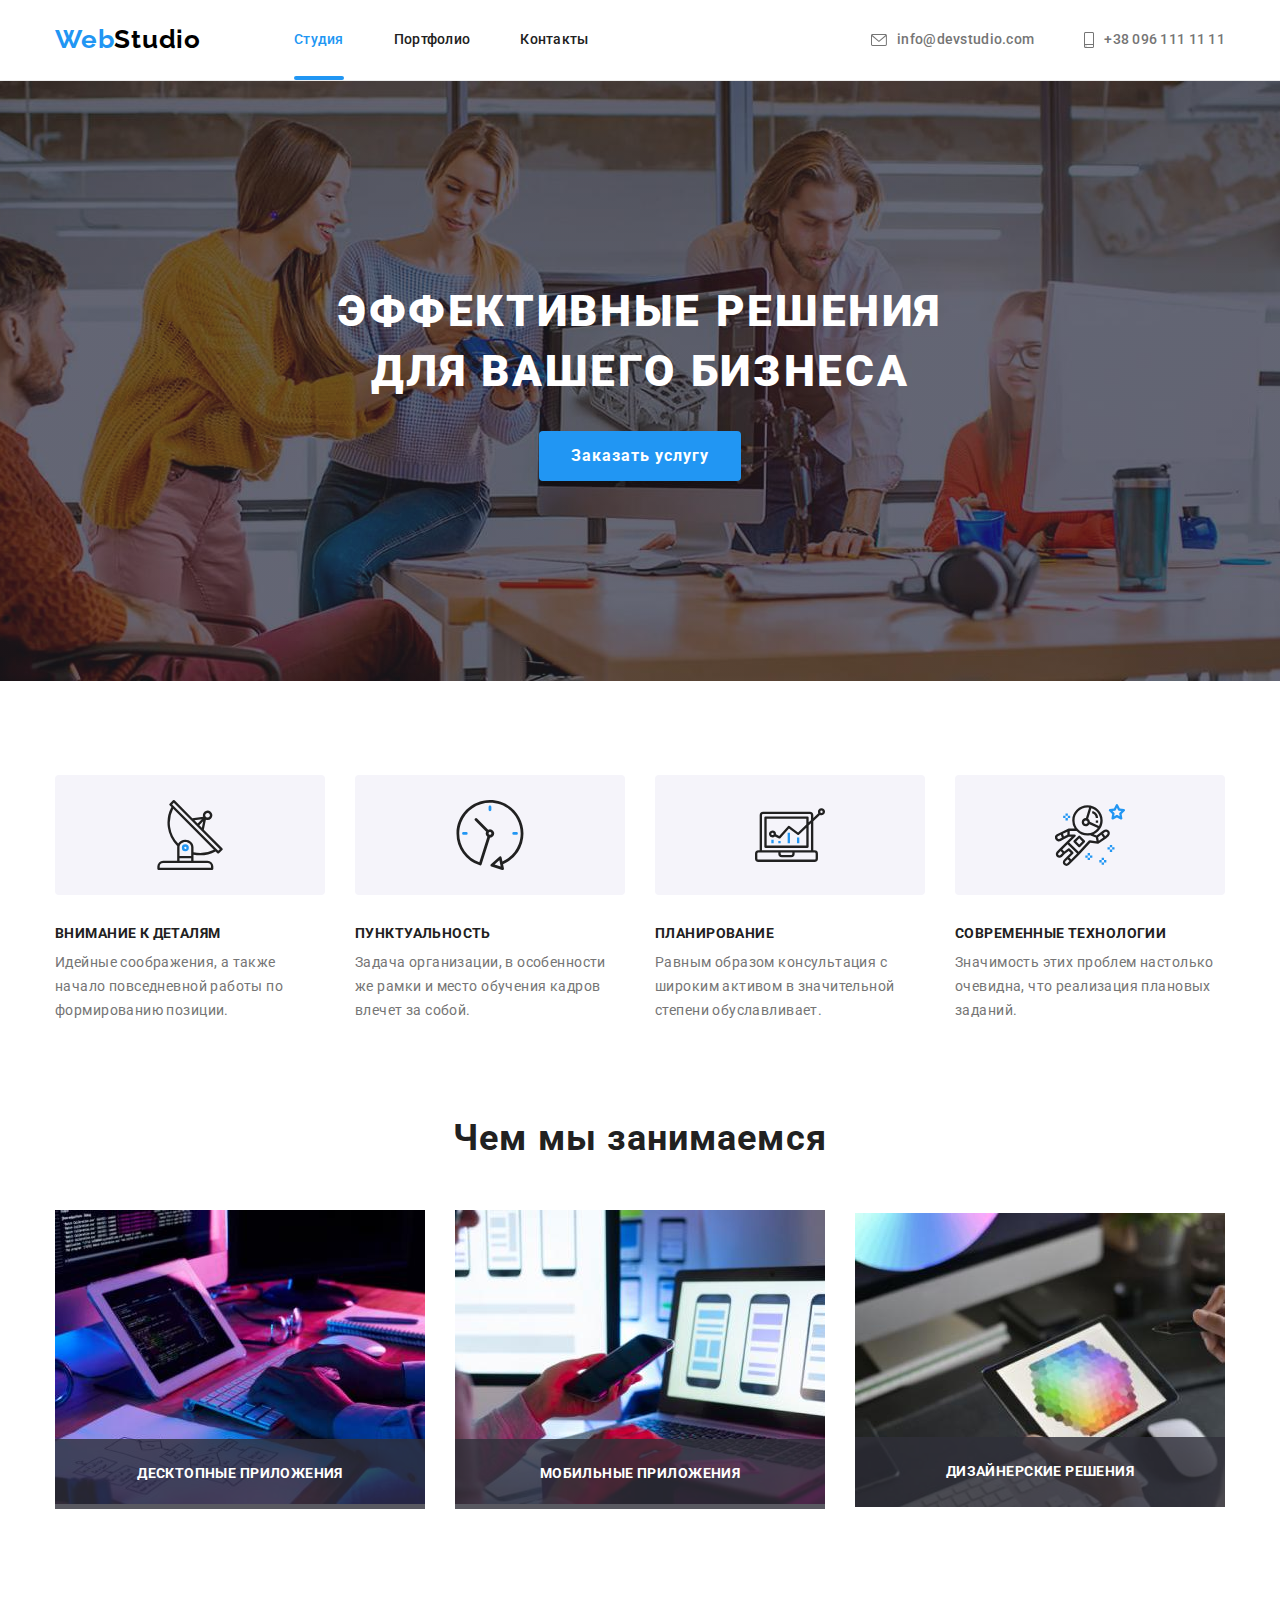
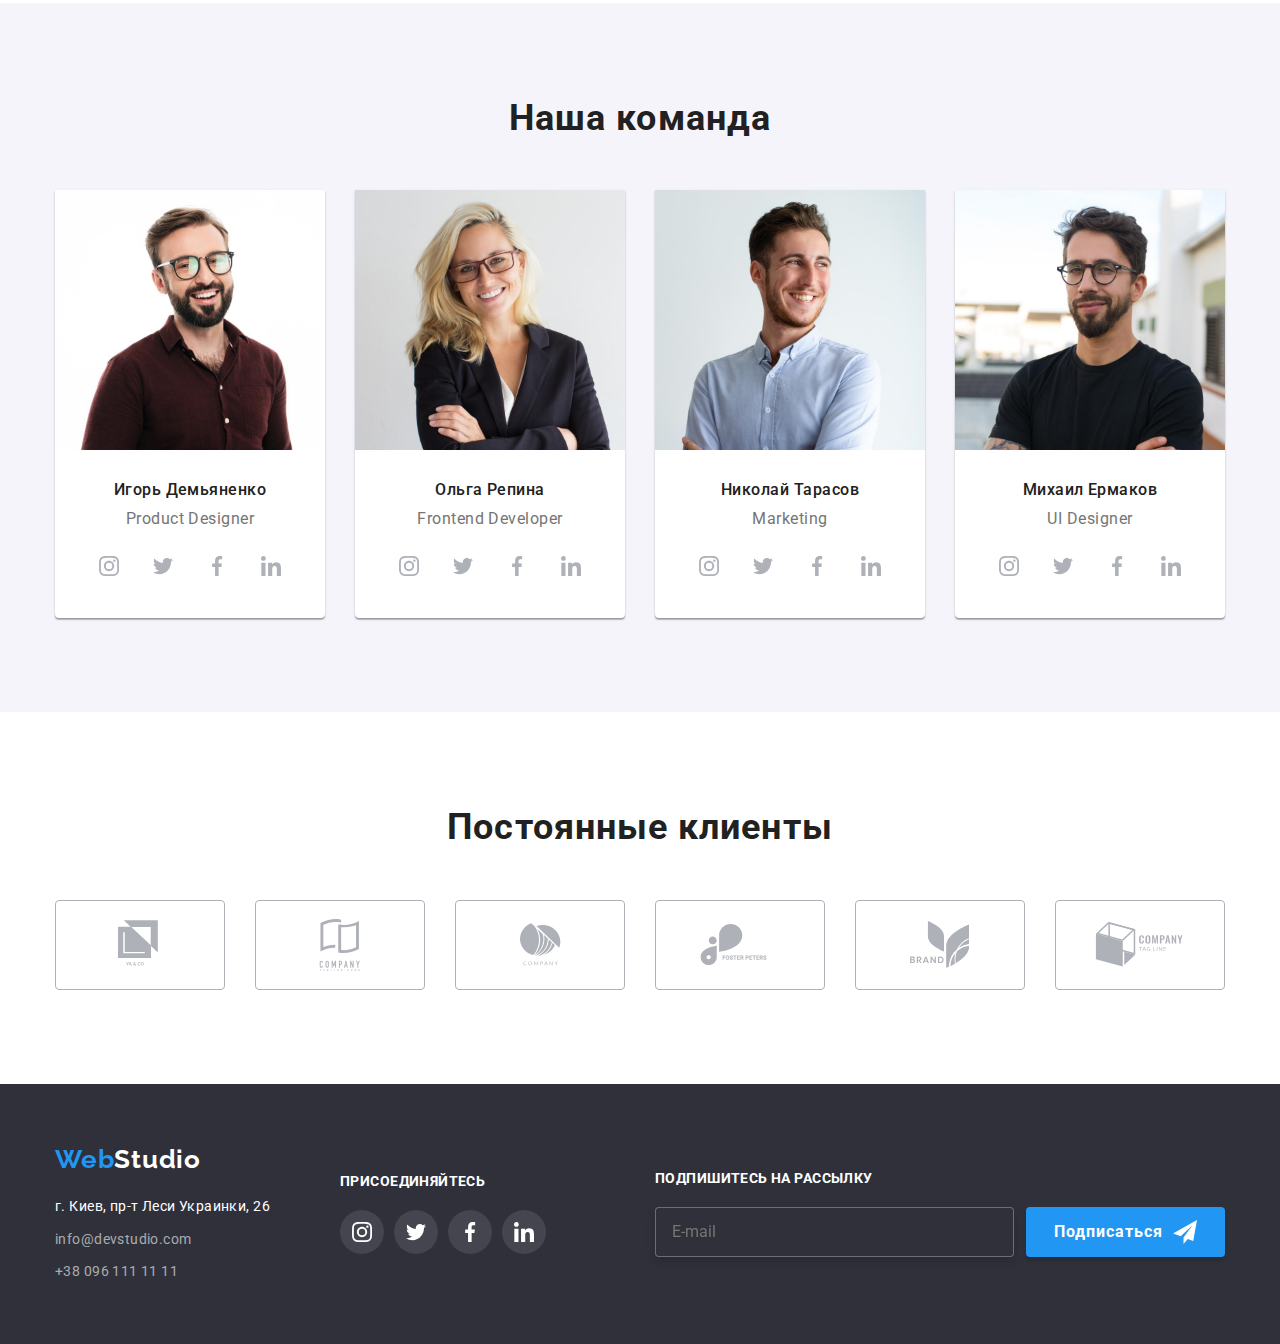
==== index.html @ 4675b035 "create new repo" ====
<!DOCTYPE html>
<html lang="ru">
  <head>
    <meta charset="UTF-8" />
    <meta http-equiv="X-UA-Compatible" content="IE=edge" />
    <meta name="viewport" content="width=device-width, initial-scale=1.0" />
    <title>Студия</title>
    <link rel="preconnect" href="https://fonts.gstatic.com" />
    <link
      href="https://fonts.googleapis.com/css2?family=Raleway:wght@700&family=Roboto:wght@400;500;700;900&display=swap"
      rel="stylesheet"
    />
    <link
      rel="stylesheet"
      href="https://cdnjs.cloudflare.com/ajax/libs/modern-normalize/1.0.0/modern-normalize.min.css"
    />
    <link rel="stylesheet" href="./css/styles.css" />
  </head>

  <body>
    <!-- Головна сторінка -->
    <!-- Шапка -->
    <header class="header">
      <!-- Логотип-посилання -->
      <div class="container header-container">
        <a class="logo" href="./index.html"
          ><span class="logo__span">Web</span>Studio</a
        >
        <!-- Навігаційна панель посиланнь -->
        <nav class="navigation">
          <ul class="navigation__list">
            <li class="navigation__item">
              <a
                class="navigation__link navigation__link__current"
                href="./index.html"
                >Студия</a
              >
            </li>
            <li class="navigation__item">
              <a class="navigation__link" href="./portfolio.html">Портфолио</a>
            </li>
            <li class="navigation__item">
              <a class="navigation__link" href="">Контакты</a>
            </li>
          </ul>
        </nav>
        <!-- список посиланнь на контакти -->
        <ul class="header-contacts__list">
          <li class="header-contacts__item">
            <a class="header-contacts__link" href="mailto:info@devstudio.com">
              <svg class="header-contacts__icon" width="16" height="12">
                <use href="./images/icons/icons.svg#icon-envelope"></use>
              </svg>
              info@devstudio.com
            </a>
          </li>
          <li class="header-contacts__item">
            <a class="header-contacts__link" href="tel:+380961111111">
              <svg class="header-contacts__icon" width="10" height="16">
                <use href="./images/icons/icons.svg#icon-smartphone"></use>
              </svg>
              +38 096 111 11 11
            </a>
          </li>
        </ul>
      </div>
    </header>
    <!-- Головне наповнення сторінки -->
    <main>
      <!-- Секція-герой -->
      <section class="section section-hero">
        <div class="container hero-container">
          <h1 class="section-hero__title">
            Эффективные решения для вашего бизнеса
          </h1>
          <button class="main-button" type="button" data-modal-open>
            Заказать услугу
          </button>
        </div>
      </section>
      <!-- Секція-переваги -->
      <section class="section advantages">
        <div class="container">
          <h2 class="visually-hidden">Преимущества</h2>
          <!-- Список переваг -->
          <ul class="advantages-set">
            <li class="advantages__item">
              <div class="advantages__thumb">
                <svg class="advantages__icon" width="70" height="70">
                  <use href="./images/icons/icons.svg#icon-antenna"></use>
                </svg>
              </div>
              <h3 class="advantages__label">Внимание к деталям</h3>
              <p class="advantages__text">
                Идейные соображения, а также начало повседневной работы по
                формированию позиции.
              </p>
            </li>
            <li class="advantages__item">
              <div class="advantages__thumb">
                <svg class="advantages__icon" width="70" height="70">
                  <use href="./images/icons/icons.svg#icon-clock"></use>
                </svg>
              </div>
              <h3 class="advantages__label">Пунктуальность</h3>
              <p class="advantages__text">
                Задача организации, в особенности же рамки и место обучения
                кадров влечет за собой.
              </p>
            </li>
            <li class="advantages__item">
              <div class="advantages__thumb">
                <svg class="advantages__icon" width="70" height="70">
                  <use href="./images/icons/icons.svg#icon-diagram"></use>
                </svg>
              </div>
              <h3 class="advantages__label">Планирование</h3>
              <p class="advantages__text">
                Равным образом консультация с широким активом в значительной
                степени обуславливает.
              </p>
            </li>
            <li class="advantages__item">
              <div class="advantages__thumb">
                <svg class="advantages__icon" width="70" height="70">
                  <use href="./images/icons/icons.svg#icon-astronaut"></use>
                </svg>
              </div>
              <h3 class="advantages__label">Современные технологии</h3>
              <p class="advantages__text">
                Значимость этих проблем настолько очевидна, что реализация
                плановых заданий.
              </p>
            </li>
          </ul>
        </div>
      </section>
      <!-- Секція-Що ми робимо -->
      <section class="section about-us">
        <div class="container">
          <h2 class="section__title">Чем мы занимаемся</h2>
          <ul class="about-us-set">
            <li class="about-us__item">
              <div class="about-us__thumb">
                <img
                  class="about-us__image"
                  src="./images/index/what-we-do/what-we-do-1.jpg"
                  alt="Процесс написания кода"
                  width="370"
                  height="294"
                />
                <p class="about-us__text">Десктопные приложения</p>
              </div>
            </li>
            <li class="about-us__item">
              <div class="about-us__thumb">
                <img
                  class="about-us__image"
                  src="./images/index/what-we-do/what-we-do-2.jpg"
                  alt="Процесс работы с дизайном мобильного приложения"
                  width="370"
                  height="294"
                />
                <p class="about-us__text">Мобильные приложения</p>
              </div>
            </li>
            <li class="about-us__item">
              <div class="about-us__thumb">
                <img
                  class="about-us__iamge"
                  src="./images/index/what-we-do/what-we-do-3.jpg"
                  alt="Процесс работы с палитрой цветов на планшете"
                  width="370"
                  height="294"
                />
                <p class="about-us__text">Дизайнерские решения</p>
              </div>
            </li>
          </ul>
        </div>
      </section>
      <!-- Секція-Наша команда -->
      <section class="section our-team">
        <div class="container">
          <h2 class="section__title">Наша команда</h2>
          <!-- Список карток членів команди -->
          <ul class="our-team-cards-set">
            <li class="our-team__card">
              <img
                class="our-team__image"
                src="./images/index/team/ihor.jpg"
                alt="Игорь Демьяненко"
                width="270"
                height="260"
              />
              <div class="our-team__label">
                <h3 class="our-team__name">Игорь Демьяненко</h3>
                <p class="our-team__job" lang="en">Product Designer</p>
                <ul class="socials">
                  <li class="socials__item">
                    <a href="" class="socials__link">
                      <svg class="socials__icon" width="20" height="20">
                        <use
                          href="./images/icons/icons.svg#icon-instagram"
                        ></use>
                      </svg>
                    </a>
                  </li>
                  <li class="socials__item">
                    <a href="" class="socials__link">
                      <svg class="socials__icon" width="20" height="20">
                        <use href="./images/icons/icons.svg#icon-twitter"></use>
                      </svg>
                    </a>
                  </li>
                  <li class="socials__item">
                    <a href="" class="socials__link">
                      <svg class="socials__icon" width="20" height="20">
                        <use
                          href="./images/icons/icons.svg#icon-facebook"
                        ></use>
                      </svg>
                    </a>
                  </li>
                  <li class="socials__item">
                    <a href="" class="socials__link">
                      <svg class="socials__icon" width="20" height="20">
                        <use
                          href="./images/icons/icons.svg#icon-linkedin"
                        ></use>
                      </svg>
                    </a>
                  </li>
                </ul>
              </div>
            </li>
            <li class="our-team__card">
              <img
                class="our-team__image"
                src="./images/index/team/olha.jpg"
                alt="Ольга Репина"
                width="270"
                height="260"
              />
              <div class="our-team__label">
                <h3 class="our-team__name">Ольга Репина</h3>
                <p class="our-team__job" lang="en">Frontend Developer</p>
                <ul class="socials">
                  <li class="socials__item">
                    <a href="" class="socials__link">
                      <svg class="socials__icon" width="20" height="20">
                        <use
                          href="./images/icons/icons.svg#icon-instagram"
                        ></use>
                      </svg>
                    </a>
                  </li>
                  <li class="socials__item">
                    <a href="" class="socials__link">
                      <svg class="socials__icon" width="20" height="20">
                        <use href="./images/icons/icons.svg#icon-twitter"></use>
                      </svg>
                    </a>
                  </li>
                  <li class="socials__item">
                    <a href="" class="socials__link">
                      <svg class="socials__icon" width="20" height="20">
                        <use
                          href="./images/icons/icons.svg#icon-facebook"
                        ></use>
                      </svg>
                    </a>
                  </li>
                  <li class="socials__item">
                    <a href="" class="socials__link">
                      <svg class="socials__icon" width="20" height="20">
                        <use
                          href="./images/icons/icons.svg#icon-linkedin"
                        ></use>
                      </svg>
                    </a>
                  </li>
                </ul>
              </div>
            </li>
            <li class="our-team__card">
              <img
                class="our-team__image"
                src="./images/index/team/mykola.jpg"
                alt="Николай Тарасов"
                width="270"
                height="260"
              />
              <div class="our-team__label">
                <h3 class="our-team__name">Николай Тарасов</h3>
                <p class="our-team__job" lang="en">Marketing</p>
                <ul class="socials">
                  <li class="socials__item">
                    <a href="" class="socials__link">
                      <svg class="socials__icon" width="20" height="20">
                        <use
                          href="./images/icons/icons.svg#icon-instagram"
                        ></use>
                      </svg>
                    </a>
                  </li>
                  <li class="socials__item">
                    <a href="" class="socials__link">
                      <svg class="socials__icon" width="20" height="20">
                        <use href="./images/icons/icons.svg#icon-twitter"></use>
                      </svg>
                    </a>
                  </li>
                  <li class="socials__item">
                    <a href="" class="socials__link">
                      <svg class="socials__icon" width="20" height="20">
                        <use
                          href="./images/icons/icons.svg#icon-facebook"
                        ></use>
                      </svg>
                    </a>
                  </li>
                  <li class="socials__item">
                    <a href="" class="socials__link">
                      <svg class="socials__icon" width="20" height="20">
                        <use
                          href="./images/icons/icons.svg#icon-linkedin"
                        ></use>
                      </svg>
                    </a>
                  </li>
                </ul>
              </div>
            </li>
            <li class="our-team__card">
              <img
                class="our-team__image"
                src="./images/index/team/mykhailo.jpg"
                alt="Михаил Ермаков"
                width="270"
                height="260"
              />
              <div class="our-team__label">
                <h3 class="our-team__name">Михаил Ермаков</h3>
                <p class="our-team__job" lang="en">UI Designer</p>
                <ul class="socials">
                  <li class="socials__item">
                    <a href="" class="socials__link">
                      <svg class="socials__icon" width="20" height="20">
                        <use
                          href="./images/icons/icons.svg#icon-instagram"
                        ></use>
                      </svg>
                    </a>
                  </li>
                  <li class="socials__item">
                    <a href="" class="socials__link">
                      <svg class="socials__icon" width="20" height="20">
                        <use href="./images/icons/icons.svg#icon-twitter"></use>
                      </svg>
                    </a>
                  </li>
                  <li class="socials__item">
                    <a href="" class="socials__link">
                      <svg class="socials__icon" width="20" height="20">
                        <use
                          href="./images/icons/icons.svg#icon-facebook"
                        ></use>
                      </svg>
                    </a>
                  </li>
                  <li class="socials__item">
                    <a href="" class="socials__link">
                      <svg class="socials__icon" width="20" height="20">
                        <use
                          href="./images/icons/icons.svg#icon-linkedin"
                        ></use>
                      </svg>
                    </a>
                  </li>
                </ul>
              </div>
            </li>
          </ul>
        </div>
      </section>
      <!-- Секція-Постійні клієнти -->
      <section class="section clients">
        <div class="container">
          <h2 class="section__title">Постоянные клиенты</h2>
          <ul class="clients-set">
            <li class="clients__item">
              <a href="" class="clients__link">
                <svg class="clients__logo" width="44" height="49">
                  <use href="./images/icons/icons.svg#icon-logo-1"></use>
                </svg>
              </a>
            </li>
            <li class="clients__item">
              <a href="" class="clients__link">
                <svg class="clients__logo" width="50" height="52">
                  <use href="./images/icons/icons.svg#icon-logo-2"></use>
                </svg>
              </a>
            </li>
            <li class="clients__item">
              <a href="" class="clients__link">
                <svg class="clients__logo" width="41" height="43">
                  <use href="./images/icons/icons.svg#icon-logo-3"></use>
                </svg>
              </a>
            </li>
            <li class="clients__item">
              <a href="" class="clients__link">
                <svg class="clients__logo" width="80" height="42">
                  <use href="./images/icons/icons.svg#icon-logo-4"></use>
                </svg>
              </a>
            </li>
            <li class="clients__item">
              <a href="" class="clients__link">
                <svg class="clients__logo" width="59" height="47">
                  <use href="./images/icons/icons.svg#icon-logo-5"></use>
                </svg>
              </a>
            </li>
            <li class="clients__item">
              <a href="" class="clients__link">
                <svg class="clients__logo" width="89" height="45">
                  <use href="./images/icons/icons.svg#icon-logo-6"></use>
                </svg>
              </a>
            </li>
          </ul>
        </div>
      </section>
    </main>
    <!-- Підвал -->
    <footer class="footer">
      <div class="container footer-container">
        <div class="footer-address-container">
          <!-- Логотип-посилання -->
          <a class="logo footer-logo" href="./index.html">
            <span class="logo__span">Web</span>Studio
          </a>
          <!-- Контакти -->
          <address class="address">
            <!-- Поки список посиланнь на контакти -->
            <ul class="address__list">
              <li class="address__item">
                <p class="address__text">г. Киев, пр-т Леси Украинки, 26</p>
              </li>
              <li class="address__item">
                <a class="address__link" href="mailto:info@devstudio.com">
                  info@devstudio.com
                </a>
              </li>
              <li class="address__item">
                <a class="address__link" href="tel:+380961111111">
                  +38 096 111 11 11
                </a>
              </li>
            </ul>
          </address>
        </div>
        <div class="footer-socials-container">
          <b class="container__title">присоединяйтесь</b>
          <ul class="socials">
            <li class="socials__item">
              <a href="" class="socials__link footer-socials__link">
                <svg class="socials__icon" width="20" height="20">
                  <use href="./images/icons/icons.svg#icon-instagram"></use>
                </svg>
              </a>
            </li>
            <li class="socials__item">
              <a href="" class="socials__link footer-socials__link">
                <svg class="socials__icon" width="20" height="20">
                  <use href="./images/icons/icons.svg#icon-twitter"></use>
                </svg>
              </a>
            </li>
            <li class="socials__item">
              <a href="" class="socials__link footer-socials__link">
                <svg class="socials__icon" width="20" height="20">
                  <use href="./images/icons/icons.svg#icon-facebook"></use>
                </svg>
              </a>
            </li>
            <li class="socials__item">
              <a href="" class="socials__link footer-socials__link">
                <svg class="socials__icon" width="20" height="20">
                  <use href="./images/icons/icons.svg#icon-linkedin"></use>
                </svg>
              </a>
            </li>
          </ul>
        </div>
        <div class="footer-form-container">
          <b class="container__title">Подпишитесь на рассылку</b>
          <form class="footer-form">
            <input
              type="email"
              class="footer-form__input"
              name="email"
              placeholder="E-mail"
            />
            <button type="submit" class="main-button footer-submit-button">
              Подписаться
              <svg class="footer-submit-button__icon" width="24" height="24">
                <use href="./images/icons/icons.svg#icon-send"></use>
              </svg>
            </button>
          </form>
        </div>
      </div>
    </footer>
    <!-- Бекдроп -->
    <div class="backdrop is-hidden" data-modal>
      <div class="modal">
        <form class="modal-form" autocomplete="off">
          <b class="modal-form__title"
            >Оставьте свои данные, мы вам перезвоним</b
          >
          <label class="modal-form__field">
            <span class="modal-form__label">Имя</span>
            <input type="text" class="modal-form__input" name="name" />
            <svg class="modal-form__icon" width="18" height="18">
              <use href="./images/icons/icons.svg#icon-person"></use>
            </svg>
          </label>
          <label class="modal-form__field">
            <span class="modal-form__label">Телефон</span>
            <input type="tel" class="modal-form__input" name="tel" />
            <svg class="modal-form__icon" width="18" height="18">
              <use href="./images/icons/icons.svg#icon-phone"></use>
            </svg>
          </label>
          <label class="modal-form__field">
            <span class="modal-form__label">Почта</span>
            <input type="email" class="modal-form__input" name="email" />
            <svg class="modal-form__icon" width="18" height="18">
              <use href="./images/icons/icons.svg#icon-email"></use>
            </svg>
          </label>
          <label class="modal-form__field modal-form__comment">
            <span class="modal-form__label">Коментарий</span>
            <textarea
              class="modal-form__input modal-form__text-area"
              name="comment"
              placeholder="Введите текст"
            ></textarea>
          </label>
          <label class="modal-form__field agreement">
            <input
              type="checkbox"
              class="agreement__checkbox"
              name="agreement"
              value="agreement"
            />
            <svg class="agreement__icon" width="16" height="15">
              <use href="./images/icons/icons.svg#icon-checkbox"></use>
            </svg>
            <span class="modal-form__label agreement__label">
              Соглашаюсь с рассылкой и принимаю
              <a href="" class="agreement__link">Условия договора</a>
            </span>
          </label>
          <button type="submit" class="main-button modal-submit-button">
            Отправить
          </button>
        </form>
        <button class="close-button" type="button" data-modal-close>
          <svg class="close-button__icon" width="18" height="18">
            <use href="./images/icons/icons.svg#icon-close"></use>
          </svg>
        </button>
      </div>
    </div>
    <script src="./js/modal.js"></script>
  </body>
</html>
---- css/styles.css ----
:root {
  --main-text-color: #212121;
  --main-bg-color: #ffffff;
  --accent-color: #2196f3;
  --secondary-text-color: #757575;
  --grid-list-item-margin: 15px;
}
body {
  font-family: 'Roboto', sans-serif;
  background-color: var(--main-bg-color);
  color: var(--main-text-color);
}
.visually-hidden {
  position: absolute;
  width: 1px;
  height: 1px;
  margin: -1px;
  padding: 0;
  clip: rect(0 0 0 0);
}
.container {
  max-width: 1200px;
  margin: 0 auto;
  padding: 0 15px;
}
.section {
  margin: 0;
  padding: 94px 0;
}
/* index.html */
/* Шапка */
.header {
  border-bottom: 1px solid #ececec;
  margin: 0;
  padding: 0;
}
.header-container {
  display: flex;
  align-items: center;
}
.logo {
  display: block;
  font-family: Raleway;
  font-weight: bold;
  font-size: 26px;
  line-height: 1.2;
  letter-spacing: 0.03em;
  color: #000000;
  text-decoration: none;
}
.logo__span {
  color: var(--accent-color);
}
.navigation {
  margin: 0 0 0 93px;
}
.navigation__list {
  list-style: none;
  display: flex;
  margin: 0;
  padding: 0;
}
.navigation__item {
  position: relative;
  margin: 0 50px 0 0;
}
.navigation__item:last-child {
  margin: 0;
}
.navigation__link {
  display: block;
  padding: 32px 0;
  font-weight: 500;
  font-size: 14px;
  line-height: 1.14;
  letter-spacing: 0.02em;
  text-decoration: none;
  color: inherit;
  transition: color 250ms cubic-bezier(0.4, 0, 0.2, 1);
}
.navigation__link::after {
  content: '';
  position: absolute;
  left: 0;
  bottom: 0;
  display: block;
  height: 4px;
  width: 100%;
  background-color: var(--accent-color);
  border: transparent;
  border-radius: 2px;
  opacity: 0;
}
.navigation__link:hover,
.navigation__link:focus {
  color: var(--accent-color);
}
.navigation__link__current,
.navigation__link__current::after {
  color: var(--accent-color);
  opacity: 1;
}
.header-contacts__list {
  list-style: none;
  display: flex;
  margin: 0 0 0 auto;
  padding: 0;
}
.header-contacts__item {
  margin: 0 50px 0 0;
}
.header-contacts__item:last-child {
  margin: 0;
}
.header-contacts__link {
  display: flex;
  align-items: center;
  padding: 31px 0;
  font-style: normal;
  font-weight: 500;
  font-size: 14px;
  line-height: 1.14;
  letter-spacing: 0.02em;
  text-decoration: none;
  color: var(--secondary-text-color);
  fill: var(--secondary-text-color);
  transition: color 250ms cubic-bezier(0.4, 0, 0.2, 1),
    fill 250ms cubic-bezier(0.4, 0, 0.2, 1);
}
.header-contacts__icon {
  display: block;
  margin: 0 10px 0 0;
}
.header-contacts__link:hover,
.header-contacts__link:focus {
  color: var(--accent-color);
  fill: var(--accent-color);
}
/* Головний контент сторінки index.html */
/* Секція-Герой */
.section-hero {
  padding: 200px 0;
  max-width: 1600px;
  margin: 0 auto;
  background-color: #c4c4c4;
  background-image: linear-gradient(
      to right,
      rgba(47, 48, 58, 0.4),
      rgba(47, 48, 58, 0.4)
    ),
    url('../images/index/bg-Img.jpg');
  background-repeat: no-repeat;
  background-size: cover;
  background-position: center;
}
.section-hero__title {
  max-width: calc(100% / 1.72);
  margin: 0 auto 30px auto;
  font-weight: 900;
  font-size: 44px;
  line-height: 1.364;
  text-align: center;
  letter-spacing: 0.06em;
  text-transform: uppercase;
  color: var(--main-bg-color);
}
.main-button {
  cursor: pointer;
  display: block;
  margin: 0 auto;
  padding: 10px 32px;
  background: var(--accent-color);
  font-weight: bold;
  font-size: 16px;
  line-height: 1.9;
  text-align: center;
  letter-spacing: 0.06em;
  color: var(--main-bg-color);
  border: transparent;
  box-shadow: 0px 4px 4px rgba(0, 0, 0, 0.15);
  border-radius: 4px;
  transition: background 250ms cubic-bezier(0.4, 0, 0.2, 1);
}
.main-button:hover,
.main-button:focus {
  background: #188ce8;
}
/* Секція-Переваги */
.advantages {
  padding: 94px 0 47px 0;
}
.advantages-set {
  list-style: none;
  display: flex;
  align-items: center;
  justify-content: center;
  margin: calc(-1 * var(--grid-list-item-margin));
  padding: 0;
}
.advantages__item {
  margin: var(--grid-list-item-margin);
  max-width: calc(100% / 4 - (2 * var(--grid-list-item-margin)));
}
.advantages__thumb {
  height: 120px;
  margin: 0 0 30px 0;
  padding: 25px 0;
  background: #f5f4fa;
  border-radius: 4px;
}
.advantages__icon {
  display: block;
  margin: 0 auto;
}
.advantages__label {
  font-weight: bold;
  font-size: 14px;
  line-height: 1.143;
  letter-spacing: 0.03em;
  text-transform: uppercase;
  margin: 0 0 10px 0;
}
.advantages__text {
  font-weight: normal;
  font-size: 14px;
  line-height: 1.71;
  letter-spacing: 0.03em;
  color: var(--secondary-text-color);
  margin: 0;
}
/* Заголовки двох секцій "Що ми робимо" та "Наша команда" */
.section__title {
  margin: 0 0 50px 0;
  font-weight: bold;
  font-size: 36px;
  line-height: 1.2;
  text-align: center;
  letter-spacing: 0.03em;
}
/* Секція-Що ми робимо */
.about-us {
  padding: 47px 0 94px 0;
}
.about-us-set {
  display: flex;
  align-items: center;
  justify-content: center;
  margin: calc(-1 * var(--grid-list-item-margin));
  padding: 0;
  list-style: none;
}
.about-us__item {
  margin: var(--grid-list-item-margin);
  max-width: calc(100% / 3 - (2 * var(--grid-list-item-margin)));
}
.about-us__thumb {
  position: relative;
}
.about-us__iamge {
  display: block;
  max-width: 100%;
  align-self: center;
}
.about-us__text {
  position: absolute;
  width: 100%;
  left: 0;
  bottom: 0;
  margin: 0;
  padding: 27px 0;
  font-weight: bold;
  font-size: 14px;
  line-height: 1.14;
  text-align: center;
  letter-spacing: 0.03em;
  text-transform: uppercase;
  color: var(--main-bg-color);
  background: rgba(47, 48, 58, 0.8);
}
/* Секція-Наша команда */
.our-team {
  background: #f5f4fa;
}
.our-team-cards-set {
  list-style: none;
  display: flex;
  align-items: center;
  justify-content: center;
  margin: calc(-1 * var(--grid-list-item-margin));
  padding: 0;
}
.our-team__card {
  margin: var(--grid-list-item-margin);
  max-width: calc(100% / 4 - (2 * var(--grid-list-item-margin)));
  background: var(--main-bg-color);
  box-shadow: 0px 1px 3px rgba(0, 0, 0, 0.12), 0px 1px 1px rgba(0, 0, 0, 0.14),
    0px 2px 1px rgba(0, 0, 0, 0.2);
  border-radius: 0px 0px 4px 4px;
}
.our-team__image {
  display: block;
  max-width: 100%;
  margin: 0;
}
.our-team__label {
  margin: 0;
  padding: 30px 32px;
}
.our-team__name {
  margin: 0 0 10px 0;
  font-weight: 500;
  font-size: 16px;
  line-height: 1.2;
  text-align: center;
  letter-spacing: 0.03em;
}
.our-team__job {
  margin: 0 0 16px 0;
  font-weight: normal;
  font-size: 16px;
  line-height: 1.2;
  text-align: center;
  letter-spacing: 0.03em;
  color: var(--secondary-text-color);
}
.socials {
  display: flex;
  margin: -5px;
  padding: 0;
  align-items: center;
  justify-content: center;
  list-style: none;
}
.socials__item {
  margin: 5px;
}
.socials__link {
  display: block;
  margin: 0;
  padding: 12px;
  border-radius: 50%;
  fill: #afb1b8;
  transition: background 250ms cubic-bezier(0.4, 0, 0.2, 1),
    fill 250ms cubic-bezier(0.4, 0, 0.2, 1);
}
.socials__icon {
  display: block;
}
.socials__link:hover,
.socials__link:focus {
  background: var(--accent-color);
  fill: var(--main-bg-color);
}
/* Секція-Постійні клієнти */
.clients-set {
  display: flex;
  align-items: center;
  justify-content: center;
  margin: calc(-1 * var(--grid-list-item-margin));
  padding: 0;
  list-style: none;
}
.clients__item {
  margin: var(--grid-list-item-margin);
  width: calc(100% / 6 - (2 * var(--grid-list-item-margin)));
}
.clients__link {
  display: flex;
  height: 90px;
  margin: 0;
  align-items: center;
  justify-content: center;
  border: 1px solid #afb1b8;
  border-radius: 4px;
  fill: #afb1b8;
  transition: border-color 250ms cubic-bezier(0.4, 0, 0.2, 1),
    fill 250ms cubic-bezier(0.4, 0, 0.2, 1);
}
.clients__logo {
  display: block;
}
.clients__link:hover,
.clients__link:focus {
  fill: var(--accent-color);
  border-color: var(--accent-color);
}
/* portfolio.html*/
/* Секція-Фільтри */
.filter-set {
  display: flex;
  align-items: center;
  justify-content: center;
  margin: 0 0 50px 0;
  padding: 0;
  list-style: none;
}
.filter-set__item {
  margin: 0 9px 0 0;
  padding: 0;
}
.filter-set__item:last-child {
  margin: 0;
}
.filter-button {
  display: block;
  padding: 6px 22px;
  cursor: pointer;
  background: #f5f4fa;
  color: inherit;
  border: transparent;
  border-radius: 4px;
  font-weight: 500;
  font-size: 16px;
  line-height: 1.6;
  text-align: center;
  letter-spacing: 0.03em;
  transition: background 250ms cubic-bezier(0.4, 0, 0.2, 1),
    color 250ms cubic-bezier(0.4, 0, 0.2, 1),
    box-shadow 250ms cubic-bezier(0.4, 0, 0.2, 1);
}
.filter-button:hover,
.filter-button:focus {
  background: var(--accent-color);
  color: var(--main-bg-color);
  box-shadow: 0px 3px 1px rgba(0, 0, 0, 0.1), 0px 1px 2px rgba(0, 0, 0, 0.08),
    0px 2px 2px rgba(0, 0, 0, 0.12);
}
/* Секція-Наші продукти */
.products-set {
  display: flex;
  flex-wrap: wrap;
  align-items: center;
  justify-content: center;
  margin: calc(-1 * var(--grid-list-item-margin));
  padding: 0;
  list-style: none;
}
.products__card {
  margin: var(--grid-list-item-margin);
  max-width: calc(100% / 3 - (2 * var(--grid-list-item-margin)));
}
.products__link {
  display: block;
  text-decoration: none;
  color: inherit;
  transition: box-shadow 250ms cubic-bezier(0.4, 0, 0.2, 1);
}
.products__thumb {
  position: relative;
  height: 100%;
  width: 100%;
  overflow: hidden;
}
.products__image {
  display: block;
  align-items: center;
  max-width: 100%;
}
.products__overlay {
  position: absolute;
  top: 0;
  left: 0;
  margin: 0;
  height: 100%;
  width: 100%;
  padding: 63px 24px;
  font-size: 18px;
  line-height: 1.56;
  letter-spacing: 0.03em;
  color: #ffffff;
  background: rgba(33, 150, 243, 0.9);
  opacity: 0;
  transform: translateY(100%);
  transition: transform 250ms cubic-bezier(0.4, 0, 0.2, 1),
    opacity 250ms cubic-bezier(0.4, 0, 0.2, 1);
}
.products__label {
  padding: 20px 24px;
  border: 1px solid #eeeeee;
  border-top: none;
}
.products__title {
  margin: 0 0 4px 0;
  font-weight: bold;
  font-size: 18px;
  line-height: 2;
  letter-spacing: 0.06em;
}
.products__text {
  margin: 0;
  font-weight: normal;
  font-size: 16px;
  line-height: 1.9;
  letter-spacing: 0.03em;
  color: var(--secondary-text-color);
}

.products__link:hover,
.products__link:focus {
  box-shadow: 0px 1px 1px rgba(0, 0, 0, 0.12), 0px 4px 4px rgba(0, 0, 0, 0.06),
    1px 4px 6px rgba(0, 0, 0, 0.16);
}
.products__link:hover .products__overlay,
.products__link:focus .products__overlay {
  opacity: 1;
  transform: translateY(0);
}
/* Підвал */
.footer {
  background-color: #2f303a;
  margin: 0;
  padding: 60px 0;
}
.footer-container {
  display: flex;
  align-items: center;
}
.footer-logo {
  margin: 0 0 20px 0;
  color: var(--main-bg-color);
}
.address__list {
  list-style: none;
  margin: 0;
  padding: 0;
}
.address__item {
  color: var(--main-bg-color);
  font-style: normal;
  font-weight: normal;
  font-size: 14px;
  line-height: 1.7;
  letter-spacing: 0.03em;
}
.address__item {
  margin: 0 0 9px 0;
}
.address__item:last-child {
  margin: 0;
}
.address__text {
  margin: 0;
}
.address__link {
  display: block;
  text-decoration: none;
  color: rgba(255, 255, 255, 0.6);
}
.footer-socials-container {
  margin: 0 0 0 70px;
  align-items: center;
  justify-content: flex-start;
}
.container__title {
  display: block;
  margin: 0 0 20px 0;
  padding: 0;
  font-weight: bold;
  font-size: 14px;
  line-height: 1.14;
  letter-spacing: 0.03em;
  text-transform: uppercase;
  color: var(--main-bg-color);
}
.footer-socials__link {
  background: rgba(255, 255, 255, 0.1);
  fill: var(--main-bg-color);
  transition: background 250ms cubic-bezier(0.4, 0, 0.2, 1);
}
.footer-socials__link:hover,
.footer-socials__link:focus {
  background: var(--accent-color);
}
.footer-form-container {
  display: block;
  width: 570px;
  margin: 0 0 0 auto;
}
.footer-form {
  display: flex;
  align-items: center;
}
.footer-form__input {
  display: block;
  padding: 15px 16px;
  width: 100%;
  margin: 0 12px 0 0;
  color: var(--main-bg-color);
  background-color: #2f303a;
  border: 1px solid rgba(255, 255, 255, 0.3);
  box-sizing: border-box;
  filter: drop-shadow(0px 4px 4px rgba(0, 0, 0, 0.15));
  border-radius: 4px;
}
.footer-form__input:placeholder-shown {
  color: rgba(255, 255, 255, 0.6);
}
.footer-submit-button {
  display: flex;
  align-items: center;
  text-align: center;
  margin: 0;
  padding: 10px 28px;
  letter-spacing: 0.06em;
  color: #ffffff;
}
.footer-submit-button__icon {
  display: block;
  margin: 0 0 0 10px;
  fill: var(--main-bg-color);
}
/* Бекдроп */
.backdrop {
  position: fixed;
  top: 0;
  left: 0;
  height: 100%;
  width: 100%;
  background: rgba(0, 0, 0, 0.2);
  opacity: 1;
  transition: opacity 250ms cubic-bezier(0.4, 0, 0.2, 1);
}
.backdrop.is-hidden {
  opacity: 0;
  pointer-events: none;
}
.backdrop.is-hidden .modal {
  transform: translate(-50%, -50%) scale(0.8);
}
/* Модальне вікно */
.modal {
  position: absolute;
  top: 50%;
  left: 50%;
  transform: translate(-50%, -50%) scale(1);
  height: 581px;
  width: 528px;
  background-color: var(--main-bg-color);
  box-shadow: 0px 1px 3px rgba(0, 0, 0, 0.12), 0px 1px 1px rgba(0, 0, 0, 0.14),
    0px 2px 1px rgba(0, 0, 0, 0.2);
  border-radius: 4px;
  transition: transform 250ms cubic-bezier(0.4, 0, 0.2, 1);
}
/* Форма */
.modal-form {
  margin: 0;
  padding: 40px;
}
.modal-form__title {
  display: block;
  margin: 0 0 12px 0;
  font-size: 20px;
  line-height: 1.15;
  text-align: center;
  letter-spacing: 0.03em;
}
.modal-form__field {
  position: relative;
  display: flex;
  margin: 0 0 10px 0;
  flex-direction: column;
}
.modal-form__label {
  margin: 0 0 4px 0;
  font-size: 12px;
  line-height: 1.17;
  letter-spacing: 0.01em;
  color: var(--secondary-text-color);
}
.modal-form__input {
  height: 40px;
  padding: 0 0 0 42px;
  border: 1px solid rgba(33, 33, 33, 0.2);
  border-radius: 4px;
  transition: border-color 250ms cubic-bezier(0.4, 0, 0.2, 1);
}
.modal-form__icon {
  position: absolute;
  display: block;
  top: 29px;
  left: 12px;
  fill: currentColor;
  transition: fill 250ms cubic-bezier(0.4, 0, 0.2, 1);
}
.modal-form__comment {
  margin: 0 0 20px 0;
}
.modal-form__text-area {
  display: block;
  resize: none;
  height: 120px;
  padding: 12px 16px;
  border: 1px solid rgba(33, 33, 33, 0.2);
  border-radius: 4px;
  transition: border-color 250ms cubic-bezier(0.4, 0, 0.2, 1);
}
.modal-form__text-area:placeholder-shown {
  font-size: 14px;
  line-height: 1.14;
  letter-spacing: 0.01em;
  color: rgba(117, 117, 117, 0.5);
}
.agreement {
  display: flex;
  flex-direction: row;
  align-items: center;
  margin: 0px 0 30px 0;
  padding: 0 12px;
}
.agreement__checkbox {
  position: absolute;
  width: 1px;
  height: 1px;
  margin: -1px;
  padding: 0;
  clip: rect(0 0 0 0);
}
.agreement__icon {
  display: block;
  margin: 0 7px 0 0;
  padding: 0;
  background-color: transparent;
  fill: transparent;
  border: 2px solid var(--main-text-color);
  border-radius: 2px;
  transition: fill 250ms cubic-bezier(0.4, 0, 0.2, 1),
    backgroung-color 250ms cubic-bezier(0.4, 0, 0.2, 1);
}
.agreement__label {
  display: block;
  margin: 0;
  font-size: 14px;
  line-height: 1.71;
  letter-spacing: 0.03em;
  color: var(--secondary-text-color);
}
.agreement__link {
  color: var(--accent-color);
}
.modal-form__field:hover .modal-form__input {
  border: 1px solid var(--accent-color);
}
.modal-form__field:hover .modal-form__icon {
  fill: var(--accent-color);
}
.modal-form__input:focus,
.modal-form__text-area:focus {
  border: 1px solid var(--accent-color);
  outline: transparent;
}
.modal-form__input:focus ~ .modal-form__icon {
  fill: var(--accent-color);
}
.agreement__checkbox:checked + .agreement__icon {
  background-color: var(--accent-color);
  fill: var(--main-bg-color);
  border: transparent;
}
.modal-submit-button {
  padding: 10px 55px;
}
/* Кнопка "закрити" */
.close-button {
  position: absolute;
  top: 8px;
  right: 8px;
  padding: 5px;
  cursor: pointer;
  background-color: var(--main-bg-color);
  border: 1px solid rgba(0, 0, 0, 0.1);
  border-radius: 50%;
  transition: fill 250ms cubic-bezier(0.4, 0, 0.2, 1);
}
.close-button__icon {
  display: block;
}
.close-button:focus,
.close-button:hover {
  fill: var(--accent-color);
}
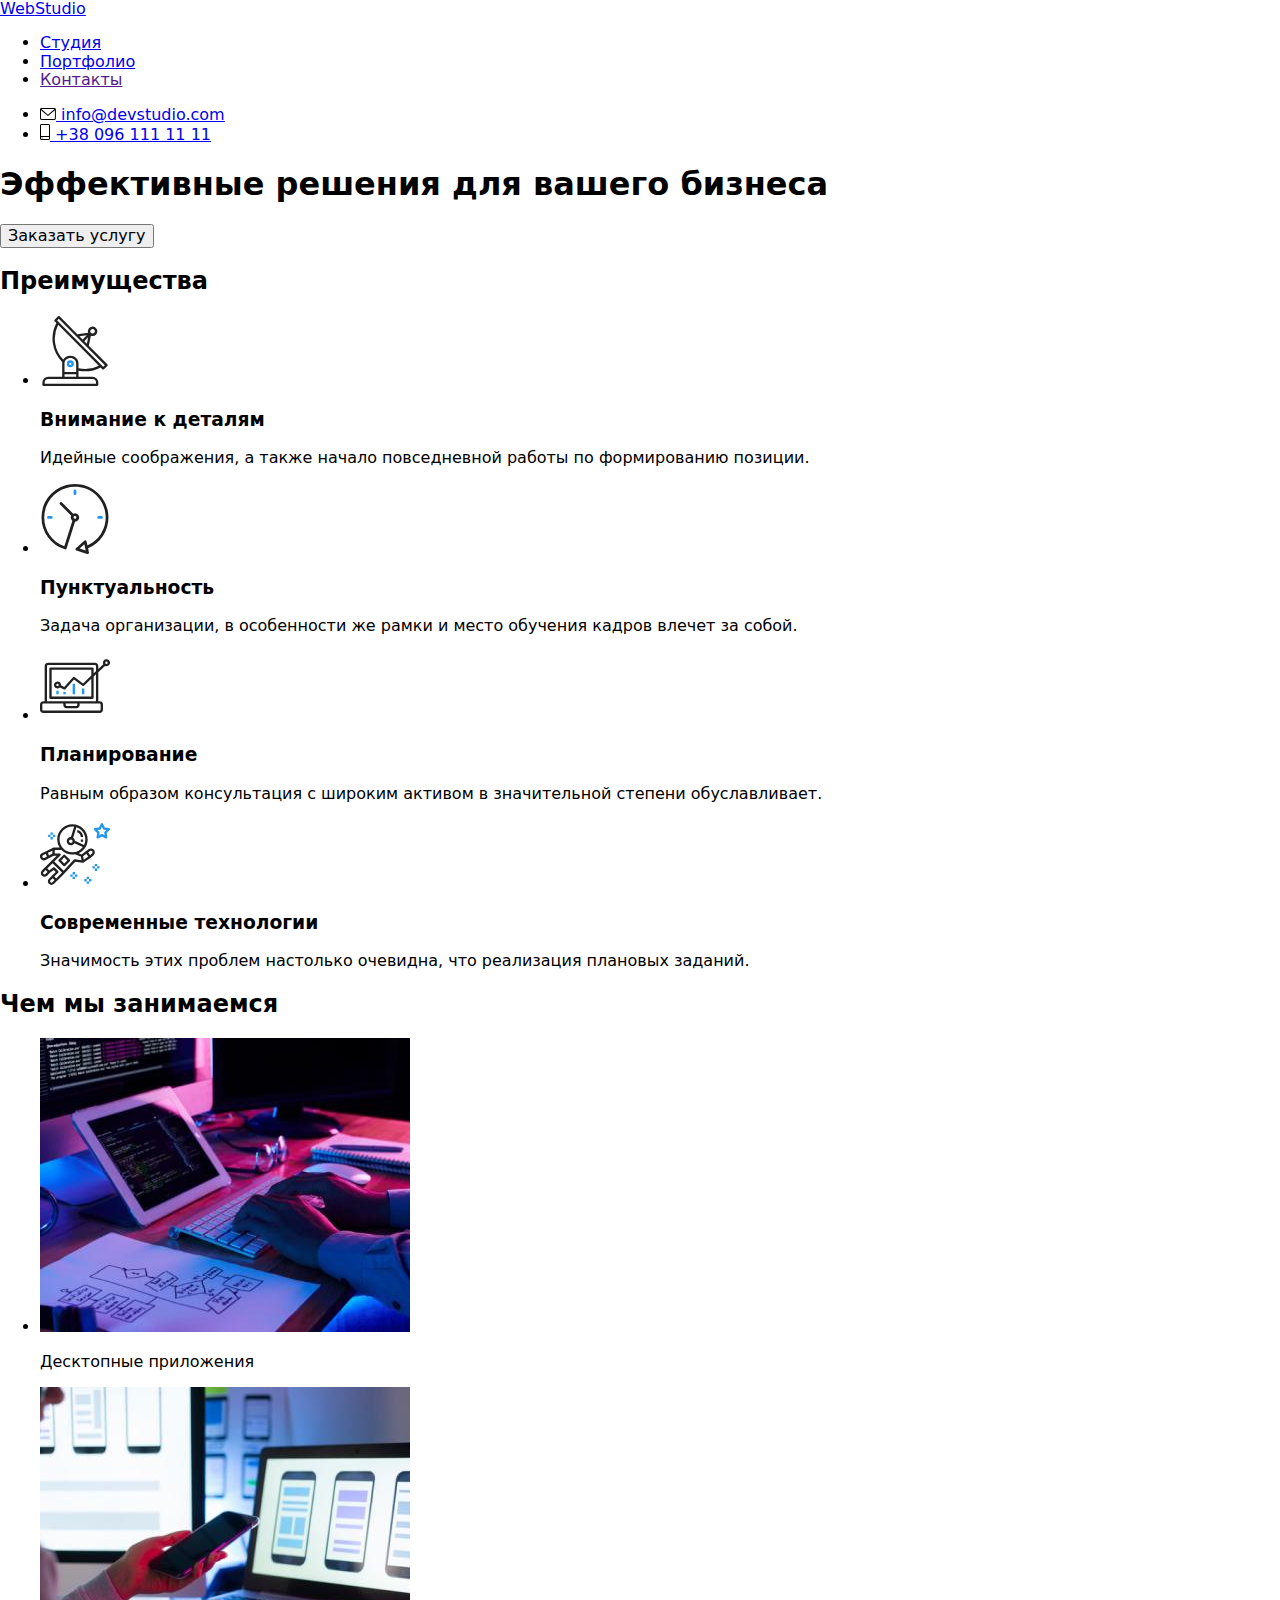
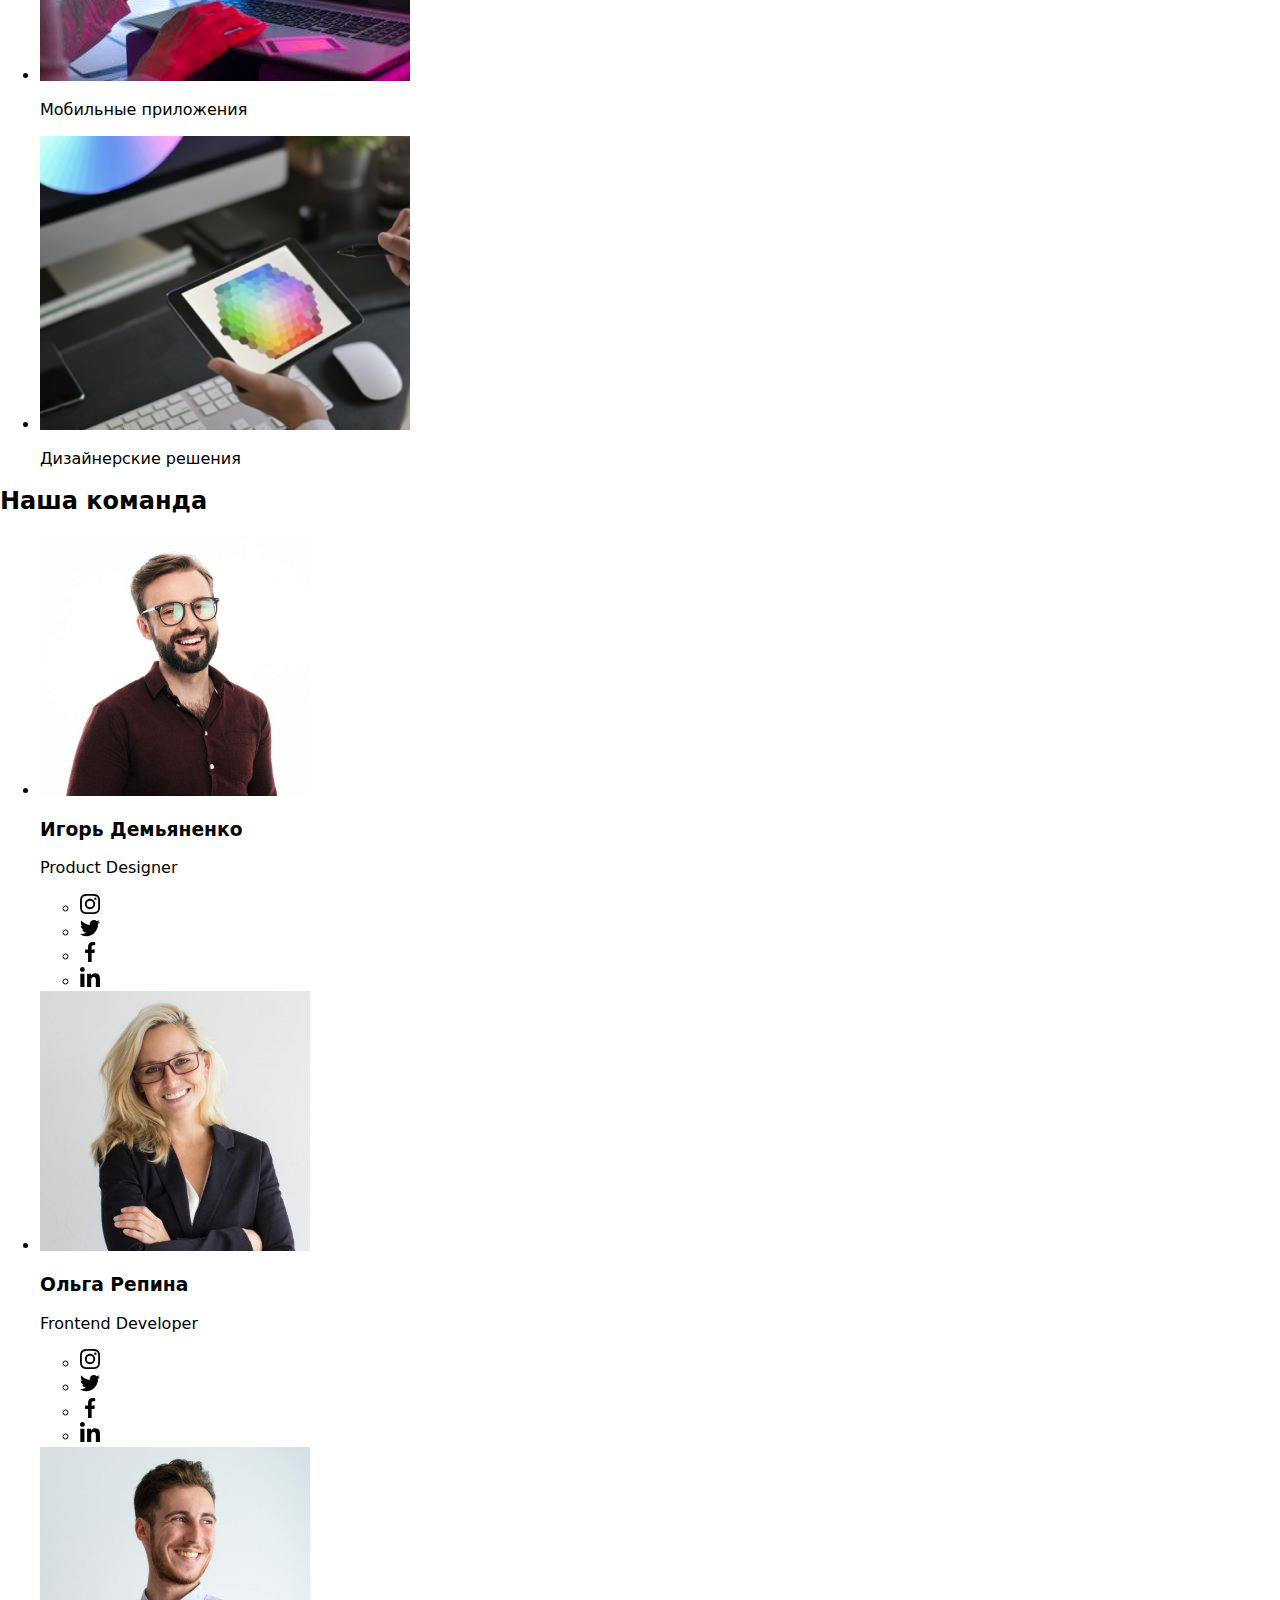
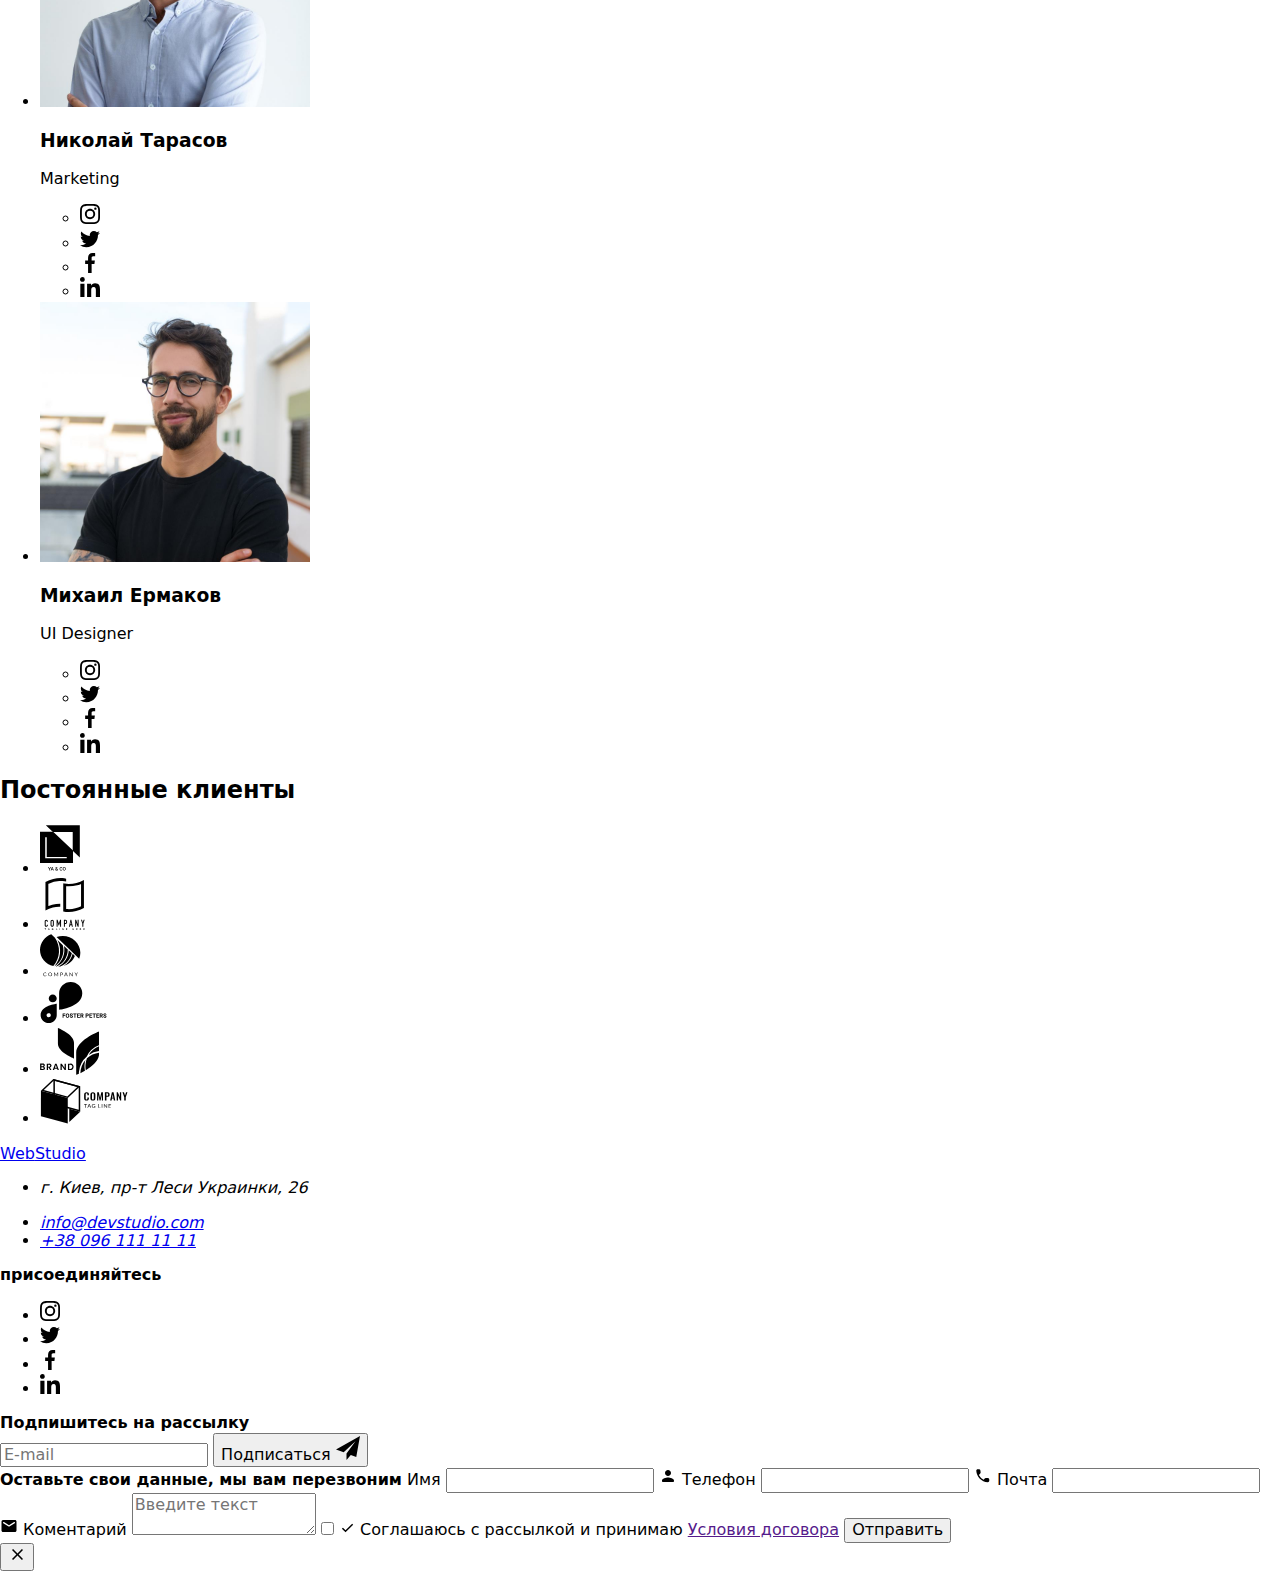
==== commit 7907232b: "prepare for sass refactoring" ====
--- a/index.html
+++ b/index.html
@@ -14,7 +14,7 @@
       rel="stylesheet"
       href="https://cdnjs.cloudflare.com/ajax/libs/modern-normalize/1.0.0/modern-normalize.min.css"
     />
-    <link rel="stylesheet" href="./css/styles.css" />
+    <link rel="stylesheet" href="./css/main.min.css" />
   </head>
 
   <body>
@@ -31,7 +31,7 @@
           <ul class="navigation__list">
             <li class="navigation__item">
               <a
-                class="navigation__link navigation__link__current"
+                class="navigation__link navigation__link--current"
                 href="./index.html"
                 >Студия</a
               >
--- a/css/main.min.css
+++ b/css/main.min.css
@@ -0,0 +1,2 @@
+
+/*# sourceMappingURL=main.min.css.map *//*# sourceMappingURL=main.min.css.map */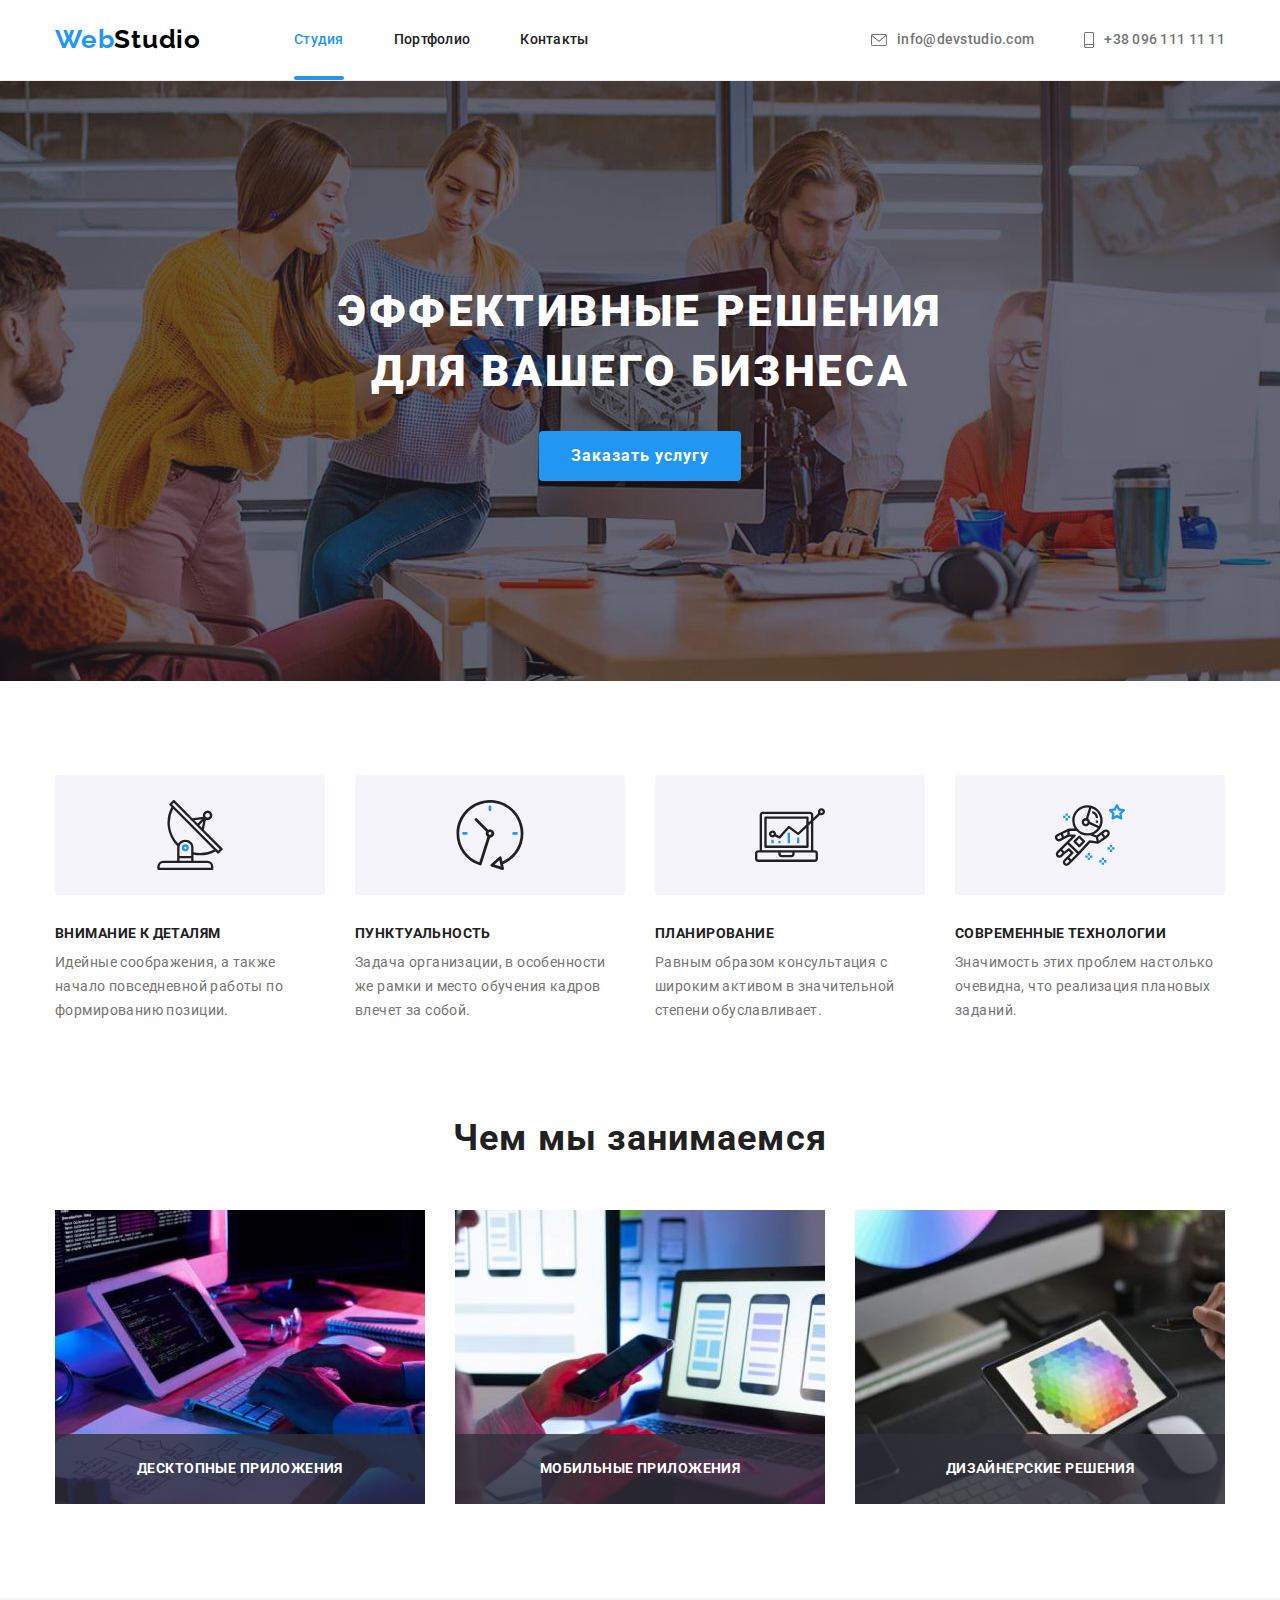
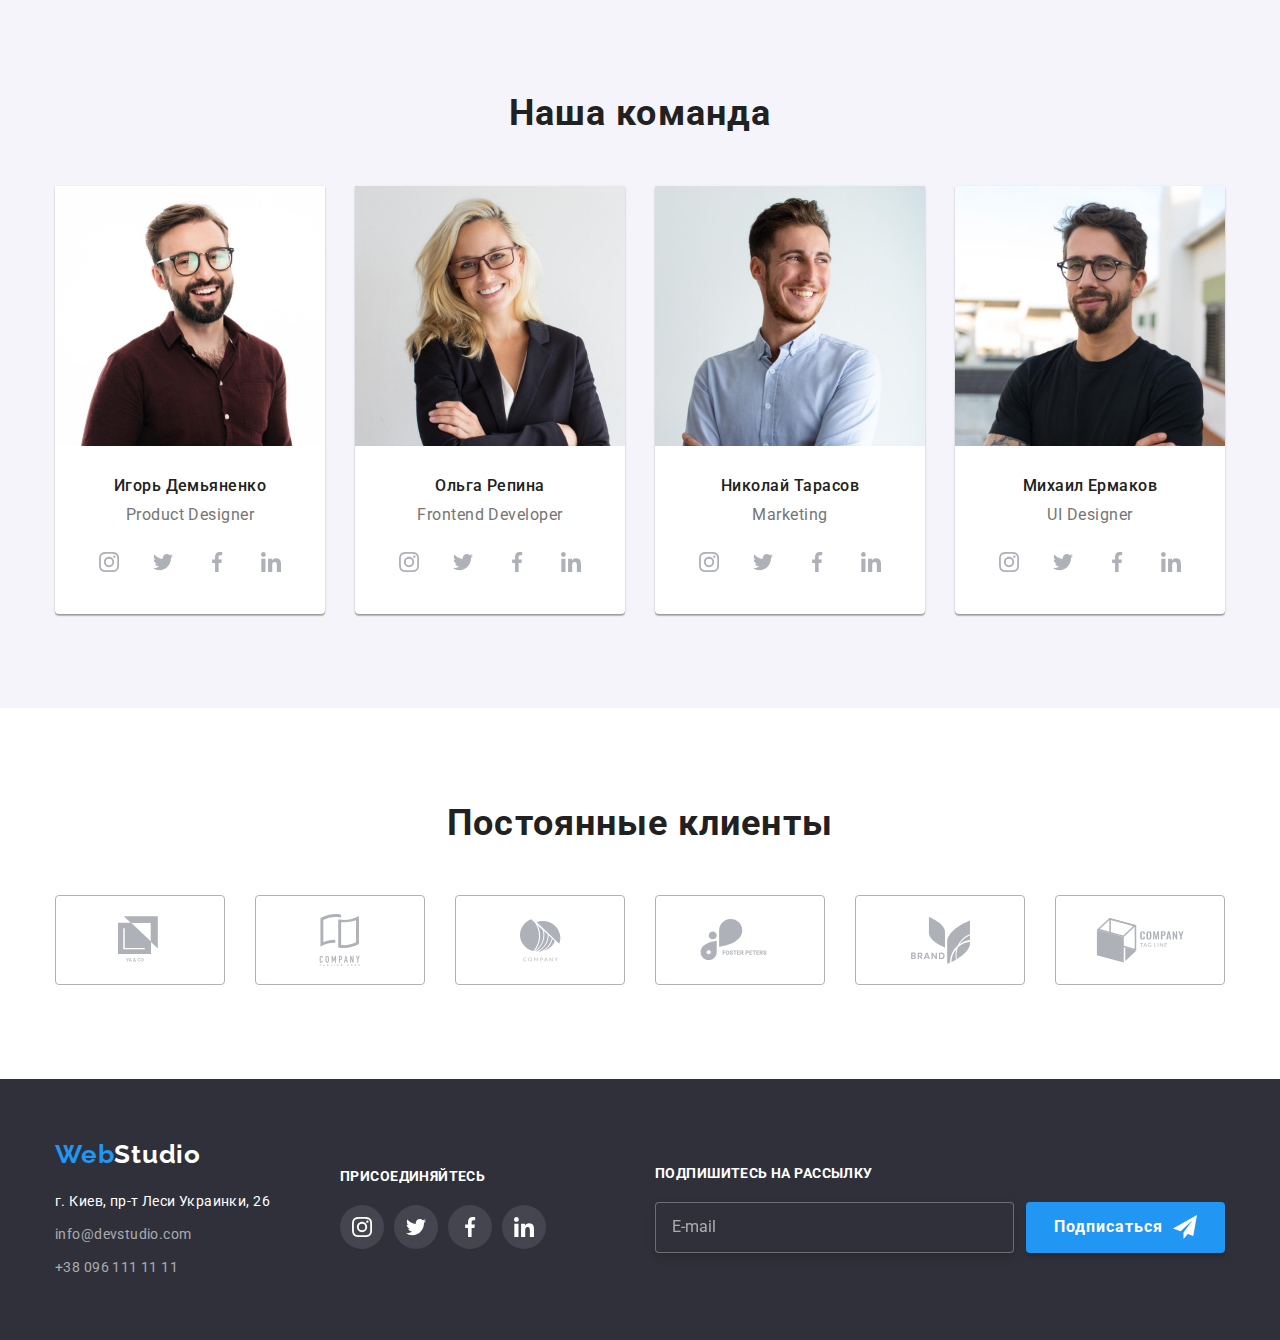
==== commit aa37df26: "added sass" ====
--- a/index.html
+++ b/index.html
@@ -24,7 +24,7 @@
       <!-- Логотип-посилання -->
       <div class="container header-container">
         <a class="logo" href="./index.html"
-          ><span class="logo__span">Web</span>Studio</a
+          ><span class="logo logo--accented">Web</span>Studio</a
         >
         <!-- Навігаційна панель посиланнь -->
         <nav class="navigation">
@@ -441,7 +441,7 @@
         <div class="footer-address-container">
           <!-- Логотип-посилання -->
           <a class="logo footer-logo" href="./index.html">
-            <span class="logo__span">Web</span>Studio
+            <span class="logo logo--accented">Web</span>Studio
           </a>
           <!-- Контакти -->
           <address class="address">
@@ -465,7 +465,7 @@
         </div>
         <div class="footer-socials-container">
           <b class="container__title">присоединяйтесь</b>
-          <ul class="socials">
+          <ul class="socials footer-socials">
             <li class="socials__item">
               <a href="" class="socials__link footer-socials__link">
                 <svg class="socials__icon" width="20" height="20">
@@ -554,7 +554,7 @@
           <label class="modal-form__field agreement">
             <input
               type="checkbox"
-              class="agreement__checkbox"
+              class="agreement__checkbox visually-hidden"
               name="agreement"
               value="agreement"
             />
--- a/css/main.min.css
+++ b/css/main.min.css
@@ -1,2 +1 @@
-
-/*# sourceMappingURL=main.min.css.map *//*# sourceMappingURL=main.min.css.map */+body{font-family:"Roboto",sans-serif;background-color:#fff;color:#212121}h1,h2,h3,h4,h6,h6{display:block;margin:0;padding:0}p{display:block;margin:0;padding:0}ul,ol{list-style:none;margin:0;padding:0}a{display:block;text-decoration:none}img,svg{display:block}button{display:block;cursor:pointer}label,input,textarea{display:block}.visually-hidden{position:absolute;width:1px;height:1px;margin:-1px;padding:0;clip:rect(0 0 0 0)}.section{margin:0;padding:94px 0}.section__title{margin:0 0 50px 0;font-weight:bold;font-size:36px;line-height:1.2;text-align:center;letter-spacing:.03em}.container{max-width:1200px;margin:0 auto;padding:0 15px}.header{margin:0;padding:0;border-bottom:1px solid #ececec}.header-container{display:flex;align-items:center}.logo{padding:24px 0;font-family:"Raleway",sans-serif;font-weight:bold;font-size:26px;line-height:1.2;letter-spacing:.03em;color:#000}.logo--accented{color:#2196f3}.navigation{margin:0 0 0 93px}.navigation__list{display:flex;margin:0;padding:0}.navigation__item{position:relative;margin:0 50px 0 0}.navigation__item:last-child{margin:0}.navigation__link{padding:32px 0;font-weight:500;font-size:14px;line-height:1.14;letter-spacing:.02em;color:#212121;transition:color 250ms cubic-bezier(0.4, 0, 0.2, 1)}.navigation__link::after{content:"";position:absolute;left:0;bottom:0;display:block;height:4px;width:100%;background-color:#2196f3;border:transparent;border-radius:2px;opacity:0}.navigation__link:hover,.navigation__link:focus{color:#2196f3}.navigation__link--current,.navigation__link--current::after{color:#2196f3;opacity:1}.header-contacts__list{display:flex;margin:0 0 0 auto}.header-contacts__item{margin:0 50px 0 0}.header-contacts__item:last-child{margin:0}.header-contacts__link{display:flex;align-items:center;padding:31px 0;font-style:normal;font-weight:500;font-size:14px;line-height:1.14;letter-spacing:.02em;color:#757575;fill:#757575;transition:color 250ms cubic-bezier(0.4, 0, 0.2, 1),fill 250ms cubic-bezier(0.4, 0, 0.2, 1)}.header-contacts__link:hover,.header-contacts__link:focus{color:#2196f3;fill:#2196f3}.header-contacts__icon{margin:0 10px 0 0}.section-hero{padding:200px 0;max-width:1600px;margin:0 auto;background-color:#c4c4c4;background-image:linear-gradient(to right, rgba(47, 48, 58, 0.4), rgba(47, 48, 58, 0.4)),url("../images/index/bg-Img.jpg");background-repeat:no-repeat;background-size:cover;background-position:center}.section-hero__title{margin:0 auto 30px auto;padding:0 237px;font-weight:900;font-size:44px;line-height:1.364;text-align:center;letter-spacing:.06em;text-transform:uppercase;color:#fff}.main-button{margin:0 auto;padding:10px 32px;background:#2196f3;font-weight:bold;font-size:16px;line-height:1.9;text-align:center;letter-spacing:.06em;color:#fff;border:transparent;box-shadow:0px 4px 4px rgba(0,0,0,.15);border-radius:4px;transition:background 250ms cubic-bezier(0.4, 0, 0.2, 1)}.main-button:hover,.main-button:focus{background-color:#188ce8}.advantages{padding:94px 0 47px 0}.advantages-set{display:flex;align-items:center;justify-content:center;margin:-15px}.advantages__item{margin:15px;max-width:270px}.advantages__thumb{height:120px;margin:0 0 30px 0;padding:25px 0;background-color:#f5f4fa;border-radius:4px}.advantages__icon{margin:0 auto}.advantages__label{font-weight:bold;font-size:14px;line-height:1.143;letter-spacing:.03em;text-transform:uppercase;margin:0 0 10px 0}.advantages__text{font-weight:normal;font-size:14px;line-height:1.71;letter-spacing:.03em;color:#757575;margin:0}.about-us{padding:47px 0 94px 0}.about-us-set{display:flex;align-items:center;justify-content:center;margin:-15px}.about-us__item{margin:15px;max-width:370px}.about-us__thumb{position:relative}.about-us__text{position:absolute;width:100%;left:0;bottom:0;margin:0;padding:27px 0;font-weight:bold;font-size:14px;line-height:1.14;text-align:center;letter-spacing:.03em;text-transform:uppercase;color:#fff;background:rgba(47,48,58,.8)}.our-team{background:#f5f4fa}.our-team-cards-set{display:flex;align-items:center;justify-content:center;margin:-15px}.our-team__card{margin:15px;max-width:270px;background-color:#fff;box-shadow:0px 1px 3px rgba(0,0,0,.12),0px 1px 1px rgba(0,0,0,.14),0px 2px 1px rgba(0,0,0,.2);border-radius:0px 0px 4px 4px}.our-team__label{margin:0;padding:30px 32px}.our-team__name{margin:0 0 10px 0;font-weight:500;font-size:16px;line-height:1.2;text-align:center;letter-spacing:.03em}.our-team__job{margin:0 0 16px 0;font-weight:normal;font-size:16px;line-height:1.2;text-align:center;letter-spacing:.03em;color:#757575}.socials{display:flex;margin:-5px;align-items:center;justify-content:center}.socials__item{margin:5px}.socials__link{padding:12px;border-radius:50%;fill:#afb1b8;transition:background 250ms cubic-bezier(0.4, 0, 0.2, 1),fill 250ms cubic-bezier(0.4, 0, 0.2, 1)}.socials__link:hover,.socials__link:focus{background-color:#2196f3;fill:#fff}.clients-set{display:flex;align-items:center;justify-content:center;margin:-15px}.clients__item{margin:15px;width:170px}.clients__link{display:flex;height:90px;align-items:center;justify-content:center;border:1px solid #afb1b8;border-radius:4px;fill:#afb1b8;transition:border-color 250ms cubic-bezier(0.4, 0, 0.2, 1),fill 250ms cubic-bezier(0.4, 0, 0.2, 1)}.clients__link:hover,.clients__link:focus{fill:#2196f3;border-color:#2196f3}.filter-set{display:flex;align-items:center;justify-content:center;margin:0 0 50px 0}.filter-set__item{margin:0 9px 0 0}.filter-set__item:last-child{margin:0}.filter-button{padding:6px 22px;background:#f5f4fa;color:#212121;border:transparent;border-radius:4px;font-weight:500;font-size:16px;line-height:1.6;text-align:center;letter-spacing:.03em;transition:background 250ms cubic-bezier(0.4, 0, 0.2, 1),color 250ms cubic-bezier(0.4, 0, 0.2, 1),box-shadow 250ms cubic-bezier(0.4, 0, 0.2, 1)}.filter-button:hover,.filter-button:focus{background:#2196f3;color:#fff;box-shadow:0px 3px 1px rgba(0,0,0,.1),0px 1px 2px rgba(0,0,0,.08),0px 2px 2px rgba(0,0,0,.12)}.products-set{display:flex;flex-wrap:wrap;align-items:center;justify-content:center;margin:-15px}.products__card{margin:15px;max-width:370px}.products__link{color:#212121;transition:box-shadow 250ms cubic-bezier(0.4, 0, 0.2, 1)}.products__link:hover,.products__link:focus{box-shadow:0px 1px 1px rgba(0,0,0,.12),0px 4px 4px rgba(0,0,0,.06),1px 4px 6px rgba(0,0,0,.16)}.products__thumb{position:relative;height:100%;width:100%;overflow:hidden}.products__overlay{position:absolute;top:0;left:0;margin:0;height:100%;width:100%;padding:63px 24px;font-size:18px;line-height:1.56;letter-spacing:.03em;color:#fff;background:rgba(33,150,243,.9);opacity:0;transform:translateY(100%);transition:transform 250ms cubic-bezier(0.4, 0, 0.2, 1),opacity 250ms cubic-bezier(0.4, 0, 0.2, 1)}.products__link:hover .products__overlay,.products__link:focus .products__overlay{opacity:1;transform:translateY(0)}.products__label{padding:20px 24px;border:1px solid #eee;border-top:none}.products__title{margin:0 0 4px 0;font-weight:bold;font-size:18px;line-height:2;letter-spacing:.06em}.products__text{font-weight:normal;font-size:16px;line-height:1.9;letter-spacing:.03em;color:#757575}.footer{background-color:#2f303a;margin:0;padding:60px 0}.footer-container{display:flex;align-items:center}.container__title{display:block;margin:0 0 20px 0;font-size:14px;line-height:1.14;letter-spacing:.03em;text-transform:uppercase;color:#fff}.footer-logo{margin:0 0 20px 0;padding:0;color:#fff}.address__item{color:#fff;font-style:normal;font-weight:normal;font-size:14px;line-height:1.7;letter-spacing:.03em}.address__item{margin:0 0 9px 0}.address__item:last-child{margin:0}.address__link{color:rgba(255,255,255,.6)}.footer-socials-container{margin:0 0 0 70px;align-items:center}.footer-socials__link{background:rgba(255,255,255,.1);fill:#fff;transition:background 250ms cubic-bezier(0.4, 0, 0.2, 1)}.footer-socials__link:hover,.footer-socials__link:focus{background-color:#2196f3}.footer-form-container{width:570px;margin:0 0 0 auto}.footer-form{display:flex;align-items:center}.footer-form__input{padding:15px 16px;width:100%;margin:0 12px 0 0;color:#fff;background-color:#2f303a;border:1px solid rgba(255,255,255,.3);box-sizing:border-box;filter:drop-shadow(0px 4px 4px rgba(0, 0, 0, 0.15));border-radius:4px}.footer-form__input::-moz-placeholder{color:rgba(255,255,255,.6)}.footer-form__input:-ms-input-placeholder{color:rgba(255,255,255,.6)}.footer-form__input::placeholder{color:rgba(255,255,255,.6)}.footer-submit-button{display:flex;align-items:center;text-align:center;margin:0;padding:10px 28px;letter-spacing:.06em;color:#fff;fill:#fff}.footer-submit-button__icon{margin:0 0 0 10px}.backdrop{position:fixed;top:0;left:0;height:100%;width:100%;background:rgba(0,0,0,.2);opacity:1;transition:opacity 250ms cubic-bezier(0.4, 0, 0.2, 1)}.backdrop.is-hidden{opacity:0;pointer-events:none}.modal{position:absolute;top:50%;left:50%;transform:translate(-50%, -50%) scale(1);height:581px;width:528px;background-color:#fff;box-shadow:0px 1px 3px rgba(0,0,0,.12),0px 1px 1px rgba(0,0,0,.14),0px 2px 1px rgba(0,0,0,.2);border-radius:4px;transition:transform 250ms cubic-bezier(0.4, 0, 0.2, 1)}.backdrop.is-hidden .modal{transform:translate(-50%, -50%) scale(0.8)}.modal-form{margin:0;padding:40px}.modal-form__title{display:block;margin:0 0 12px 0;font-size:20px;line-height:1.15;text-align:center;letter-spacing:.03em}.modal-form__field{position:relative;display:flex;margin:0 0 10px 0;flex-direction:column}.modal-form__label{margin:0 0 4px 0;font-size:12px;line-height:1.17;letter-spacing:.01em;color:#757575}.modal-form__input{height:40px;padding:0 0 0 42px;border:1px solid rgba(33,33,33,.2);border-radius:4px;transition:border-color 250ms cubic-bezier(0.4, 0, 0.2, 1)}.modal-form__field:hover .modal-form__input{border:1px solid #2196f3}.modal-form__input:focus{border:1px solid #2196f3;outline:transparent}.modal-form__icon{position:absolute;display:block;top:29px;left:12px;fill:#212121;transition:fill 250ms cubic-bezier(0.4, 0, 0.2, 1)}.modal-form__field:hover .modal-form__icon{fill:#2196f3}.modal-form__input:focus~.modal-form__icon{fill:#2196f3}.modal-form__comment{margin:0 0 20px 0}.modal-form__text-area{display:block;resize:none;height:120px;padding:12px 16px;border:1px solid rgba(33,33,33,.2);border-radius:4px;transition:border-color 250ms cubic-bezier(0.4, 0, 0.2, 1)}.modal-form__text-area::-moz-placeholder{font-size:14px;line-height:1.14;letter-spacing:.01em;color:rgba(117,117,117,.5)}.modal-form__text-area:-ms-input-placeholder{font-size:14px;line-height:1.14;letter-spacing:.01em;color:rgba(117,117,117,.5)}.modal-form__text-area::placeholder{font-size:14px;line-height:1.14;letter-spacing:.01em;color:rgba(117,117,117,.5)}.agreement{display:flex;flex-direction:row;align-items:center;margin:0px 0 30px 0;padding:0 12px}.agreement__icon{display:block;margin:0 7px 0 0;padding:0;background-color:transparent;fill:transparent;border:2px solid #212121;border-radius:2px;transition:fill 250ms cubic-bezier(0.4, 0, 0.2, 1),backgroung-color 250ms cubic-bezier(0.4, 0, 0.2, 1)}.agreement__checkbox:checked+.agreement__icon{background-color:#2196f3;fill:#fff;border:transparent}.agreement__label{display:block;margin:0;font-size:14px;line-height:1.71;letter-spacing:.03em;color:#757575}.agreement__link{display:inline;color:#2196f3;text-decoration:underline}.modal-submit-button{padding:10px 55px}.close-button{position:absolute;top:8px;right:8px;padding:5px;cursor:pointer;background-color:#fff;border:1px solid rgba(0,0,0,.1);border-radius:50%;transition:fill 250ms cubic-bezier(0.4, 0, 0.2, 1)}.close-button:hover,.close-button:focus{fill:#2196f3}/*# sourceMappingURL=main.min.css.map */